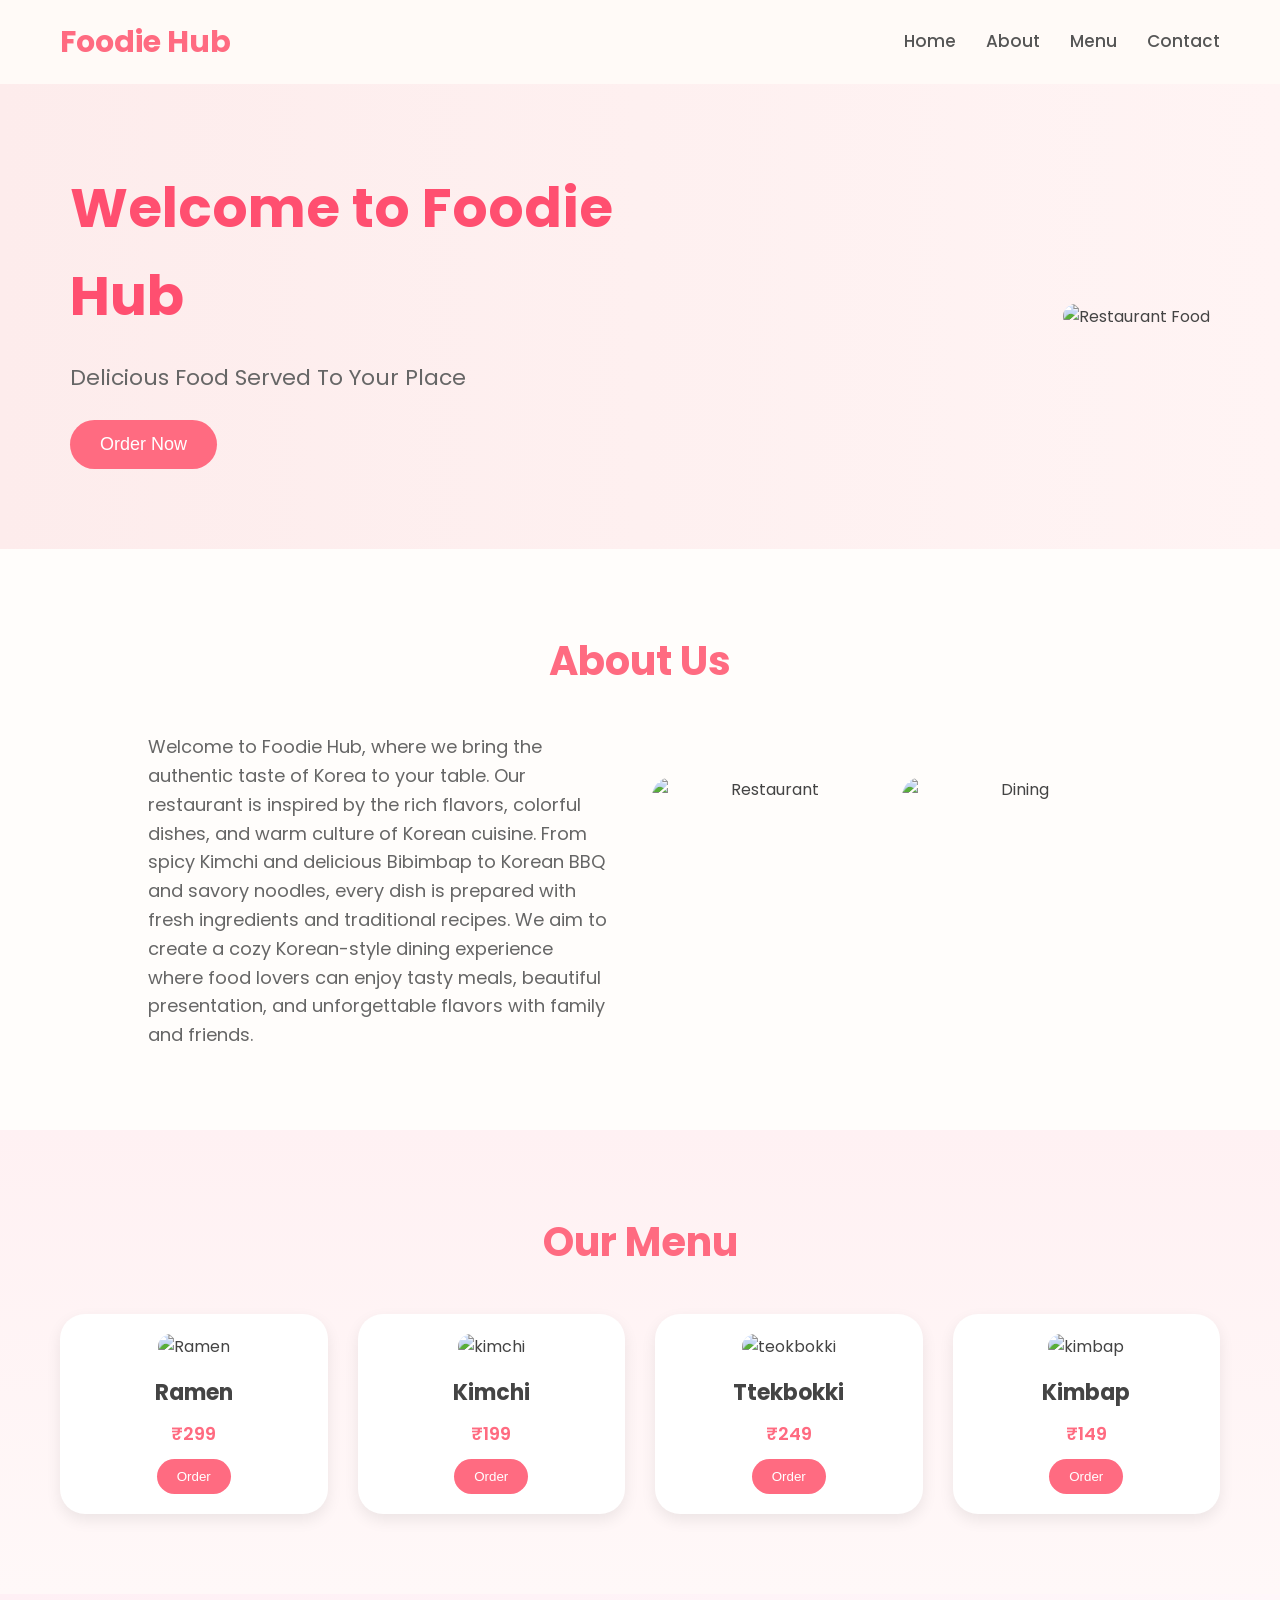
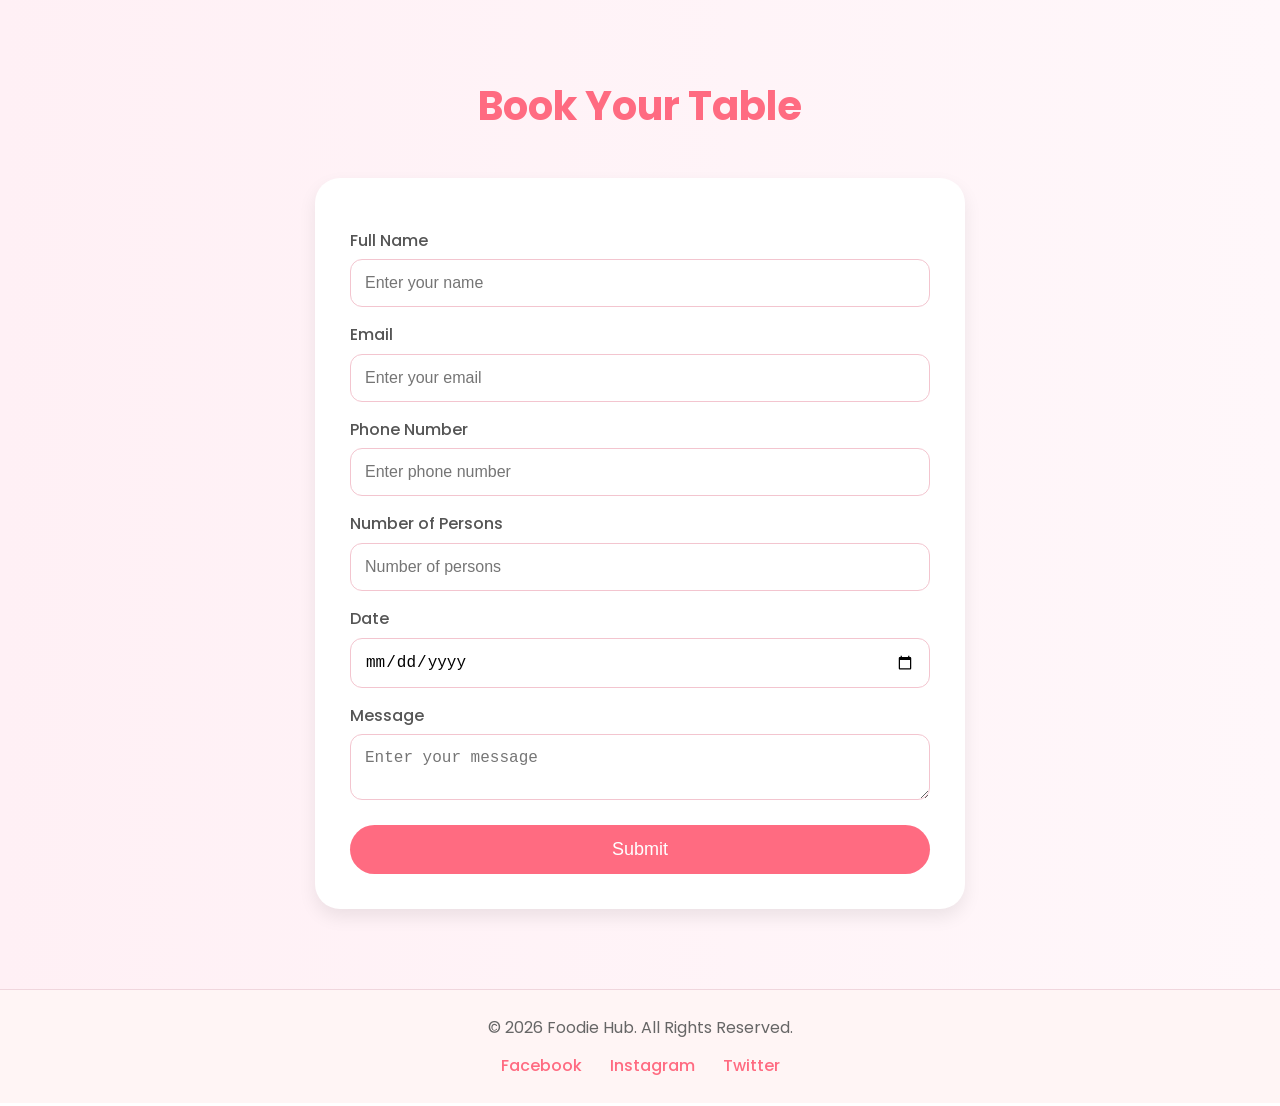
==== index.html @ f8bc8aef "Add files via upload" ====
<!DOCTYPE html>
<html lang="en">
<head>
    <meta charset="UTF-8">
    <meta name="viewport" content="width=device-width, initial-scale=1.0">
    <title>Foodie Hub</title>
    <link href="https://fonts.googleapis.com/css2?family=Poppins:wght@300;400;500;600;700&display=swap" rel="stylesheet">
    <link rel="stylesheet" href="style.css">
</head>
<body>
    <nav class="navbar">
        <div class="logo">Foodie Hub</div>

        <ul class="nav-links">
            <li><a href="#home">Home</a></li>
            <li><a href="#about">About</a></li>
            <li><a href="#menu">Menu</a></li>
            <li><a href="#contact">Contact</a></li>
        </ul>
    </nav>

    <!-- Hero Section -->
    <section class="hero" id="home">
        <div class="hero-text">
            <h1>Welcome to Foodie Hub</h1>
            <p>Delicious Food Served To Your Place</p>
            <button>Order Now</button>
        </div>

        <div class="hero-image">
            <img src="korean.jpg" alt="Restaurant Food">
        </div>
    </section>

    <!-- About Section -->
    <section class="about" id="about">
        <h2>About Us</h2>

        <div class="about-container">
            <div class="about-text">
                <p>
                    <p>
                        Welcome to Foodie Hub, where we bring the authentic taste of Korea to your table. 
                        Our restaurant is inspired by the rich flavors, colorful dishes, and warm culture 
                        of Korean cuisine. From spicy Kimchi and delicious Bibimbap to Korean BBQ and 
                        savory noodles, every dish is prepared with fresh ingredients and traditional recipes. 
                        We aim to create a cozy Korean-style dining experience where food lovers can enjoy 
                        tasty meals, beautiful presentation, and unforgettable flavors with family and friends.
                    </p>
                </p>
            </div>

            <div class="about-images">
                <img src="k1.jpg" alt="Restaurant">
                <img src="k2.jpg" alt="Dining">
            </div>
        </div>
    </section>

    <!-- Menu Section -->
    <section class="menu" id="menu">
        <h2>Our Menu</h2>

        <div class="menu-container">

            <div class="card">
                <img src="ramen.jpg" alt="Ramen">
                <h3>Ramen</h3>
                <p>₹299</p>
                <button>Order</button>
            </div>

            <div class="card">
                <img src="kimchi.jpg" alt="kimchi">
                <h3>Kimchi</h3>
                <p>₹199</p>
                <button>Order</button>
            </div>

            <div class="card">
                <img src="teokbokki.jpg" alt="teokbokki">
                <h3>Ttekbokki</h3>
                <p>₹249</p>
                <button>Order</button>
            </div>

            <div class="card">
                <img src="kimbap.jpg"  alt="kimbap">
                <h3>Kimbap</h3>
                <p>₹149</p>
                <button>Order</button>
            </div>

        </div>
    </section>

    <!-- Booking Form -->
    <section class="booking" id="contact">
        <h2>Book Your Table</h2>

        <form>
            <label for="name">Full Name</label>
            <input type="text" placeholder="Enter your name" required id="name">

            <label for="email">Email</label>
            <input type="email" placeholder="Enter your email" required id="email">

            <label for="num">Phone Number</label>
            <input type="number" placeholder="Enter phone number" required id="num">

            <label for="person">Number of Persons</label>
            <input type="number" placeholder="Number of persons" required id="person">

            <label for="date">Date</label>
            <input type="date" required id="date">

            <label>Message</label>
            <textarea placeholder="Enter your message"></textarea>

            <button type="submit">Submit</button>
        </form>
    </section>

    <!-- Footer -->
    <footer class="footer">
        <p>&copy 2026 Foodie Hub. All Rights Reserved.</p>

        <div class="social-links">
            <a href="#">Facebook</a>
            <a href="#">Instagram</a>
            <a href="#">Twitter</a>
        </div>
    </footer>
</body>
</html>
---- style.css ----
* {
    margin: 0;
    padding: 0;
    box-sizing: border-box;
}
body {
    font-family: 'Poppins', sans-serif;
    background: linear-gradient(to bottom right, #fdf6f0, #fcefee, #fff8f5);
    color: #444;
    line-height: 1.6;
}
.navbar {
    background-color: #fffaf7;
    padding: 18px 60px;
    display: flex;
    justify-content: space-between;
    align-items: center;
    position: sticky;
    top: 0;
    z-index: 100;
}
.logo {
    font-size: 30px;
    font-weight: 700;
    color: #ff6b81;
}
.nav-links {
    list-style: none;
    display: flex;
    gap: 30px;
}
.nav-links a {
    text-decoration: none;
    color: #555;
    font-size: 17px;
    font-weight: 500;
    transition: 0.3s;
}
.nav-links a:hover {
    color: #ff6b81;
}
.hero {
    display: flex;
    justify-content: space-between;
    align-items: center;
    padding: 80px 70px;
    background: linear-gradient(to right, #fdecec, #fff4f4);
}
.hero-text {
    width: 50%;
}
.hero-text h1 {
    font-size: 55px;
    color: #ff4f70;
    margin-bottom: 20px;
    font-weight: 700;
}
.hero-text p {
    font-size: 22px;
    color: #666;
    margin-bottom: 25px;
}
.hero-text button {
    padding: 14px 30px;
    border: none;
    background-color: #ff6b81;
    color: white;
    font-size: 18px;
    border-radius: 30px;
    transition: 0.3s;
}
.hero-text button:hover {
    background-color: #ff4f70;
    transform: scale(1.05);
}
.hero-image img {
    width: 480px;
    border-radius: 25px;
}
.about {
    padding: 80px 60px;
    text-align: center;
    background-color: #fffdfb;
}
.about h2 {
    font-size: 40px;
    color: #ff6b81;
    margin-bottom: 40px;
}
.about-container {
    display: flex;
    justify-content: center;
    align-items: center;
    gap: 40px;
}
.about-text {
    width: 40%;
    font-size: 18px;
    color: #666;
    text-align: left;
}
.about-images {
    display: flex;
    gap: 20px;
}
.about-images img {
    width: 230px;
    height: 230px;
    object-fit: cover;
    border-radius: 20px;
    transition: 0.3s;
}
.about-images img:hover {
    transform: scale(1.05);
}
.menu {
    padding: 80px 60px;
    background: linear-gradient(to bottom, #fff1f3, #fff8f8);
    text-align: center;
}
.menu h2 {
    font-size: 40px;
    color: #ff6b81;
    margin-bottom: 40px;
}
.menu-container {
    display: grid;
    grid-template-columns: repeat(auto-fit, minmax(230px, 1fr));
    gap: 30px;
}
.card {
    background-color: white;
    padding: 20px;
    border-radius: 25px;
    transition: 0.3s;
    box-shadow: 0 6px 15px rgba(0,0,0,0.08);
}
.card:hover {
    transform: translateY(-10px);
}
.card img {
    width: 100%;
    height: 200px;
    object-fit: cover;
    border-radius: 18px;
}
.card h3 {
    margin-top: 15px;
    color: #444;
    font-size: 22px;
}
.card p {
    margin: 10px 0;
    color: #ff6b81;
    font-size: 18px;
    font-weight: 600;
}
.card button {
    padding: 10px 20px;
    border: none;
    background-color: #ff6b81;
    color: white;
    border-radius: 25px;
    cursor: pointer;
    transition: 0.3s;
}
.card button:hover {
    background-color: #ff4f70;
}
.booking {
    padding: 80px 60px;
    background: linear-gradient(to right, #fff0f5, #fff7fa);
}
.booking h2 {
    text-align: center;
    font-size: 40px;
    color: #ff6b81;
    margin-bottom: 40px;
}
form {
    max-width: 650px;
    margin: auto;
    background-color: white;
    padding: 35px;
    border-radius: 25px;
    box-shadow: 0 8px 18px rgba(0,0,0,0.08);
    display: flex;
    flex-direction: column;
}
form label {
    margin-top: 15px;
    margin-bottom: 6px;
    color: #555;
    font-weight: 500;
}
form input,
form textarea {
    padding: 14px;
    border: 1px solid #f3c5cf;
    border-radius: 12px;
    font-size: 16px;
    outline: none;
}
form input:focus,
form textarea:focus {
    border-color: #ff6b81;
}
form button {
    margin-top: 25px;
    padding: 14px;
    border: none;
    background-color: #ff6b81;
    color: white;
    font-size: 18px;
    border-radius: 30px;
    cursor: pointer;
    transition: 0.3s;
}
form button:hover {
    background-color: #ff4f70;
}
.footer {
    background-color: #fff5f5;
    text-align: center;
    padding: 25px;
    color: #666;
    border-top: 1px solid #f0d6dd;
}
.social-links {
    margin-top: 12px;
}
.social-links a {
    text-decoration: none;
    color: #ff6b81;
    margin: 0 12px;
    font-weight: 500;
    transition: 0.3s;
}
.social-links a:hover {
    color: #ff4f70;
}
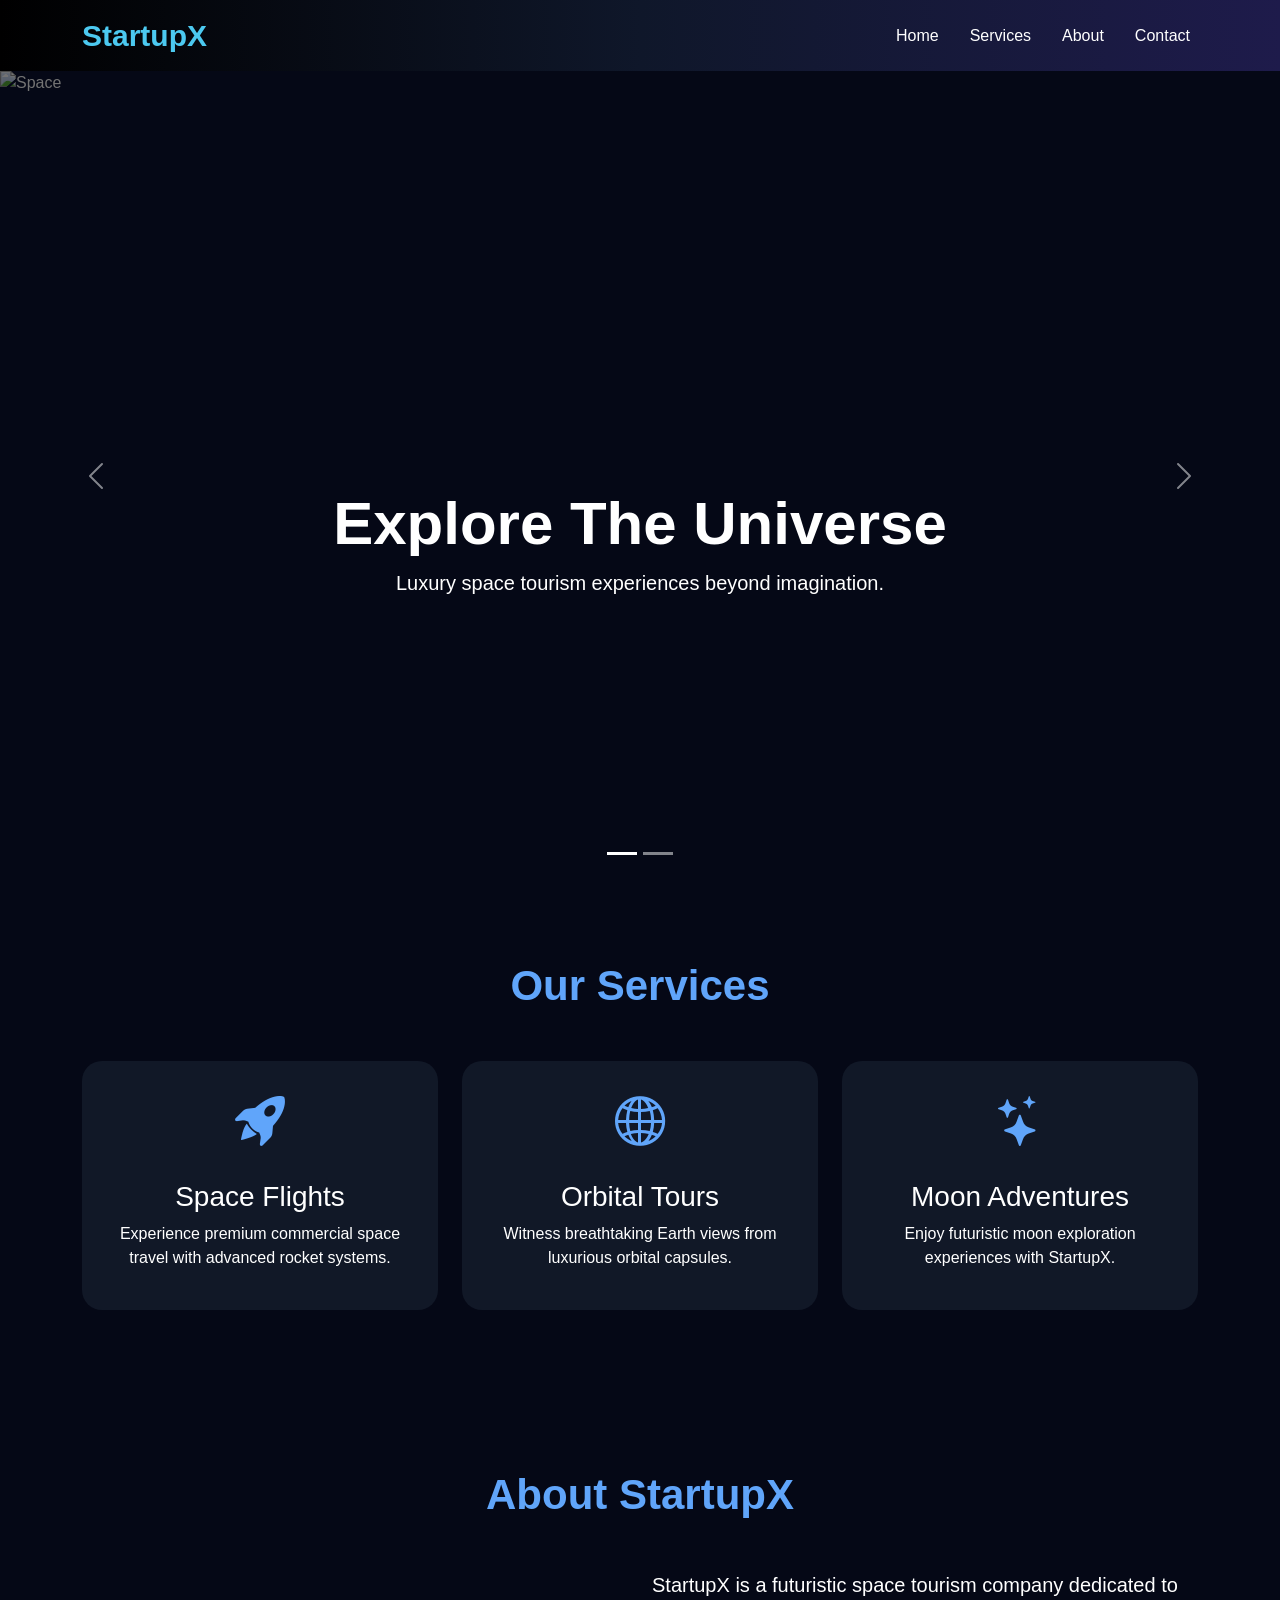
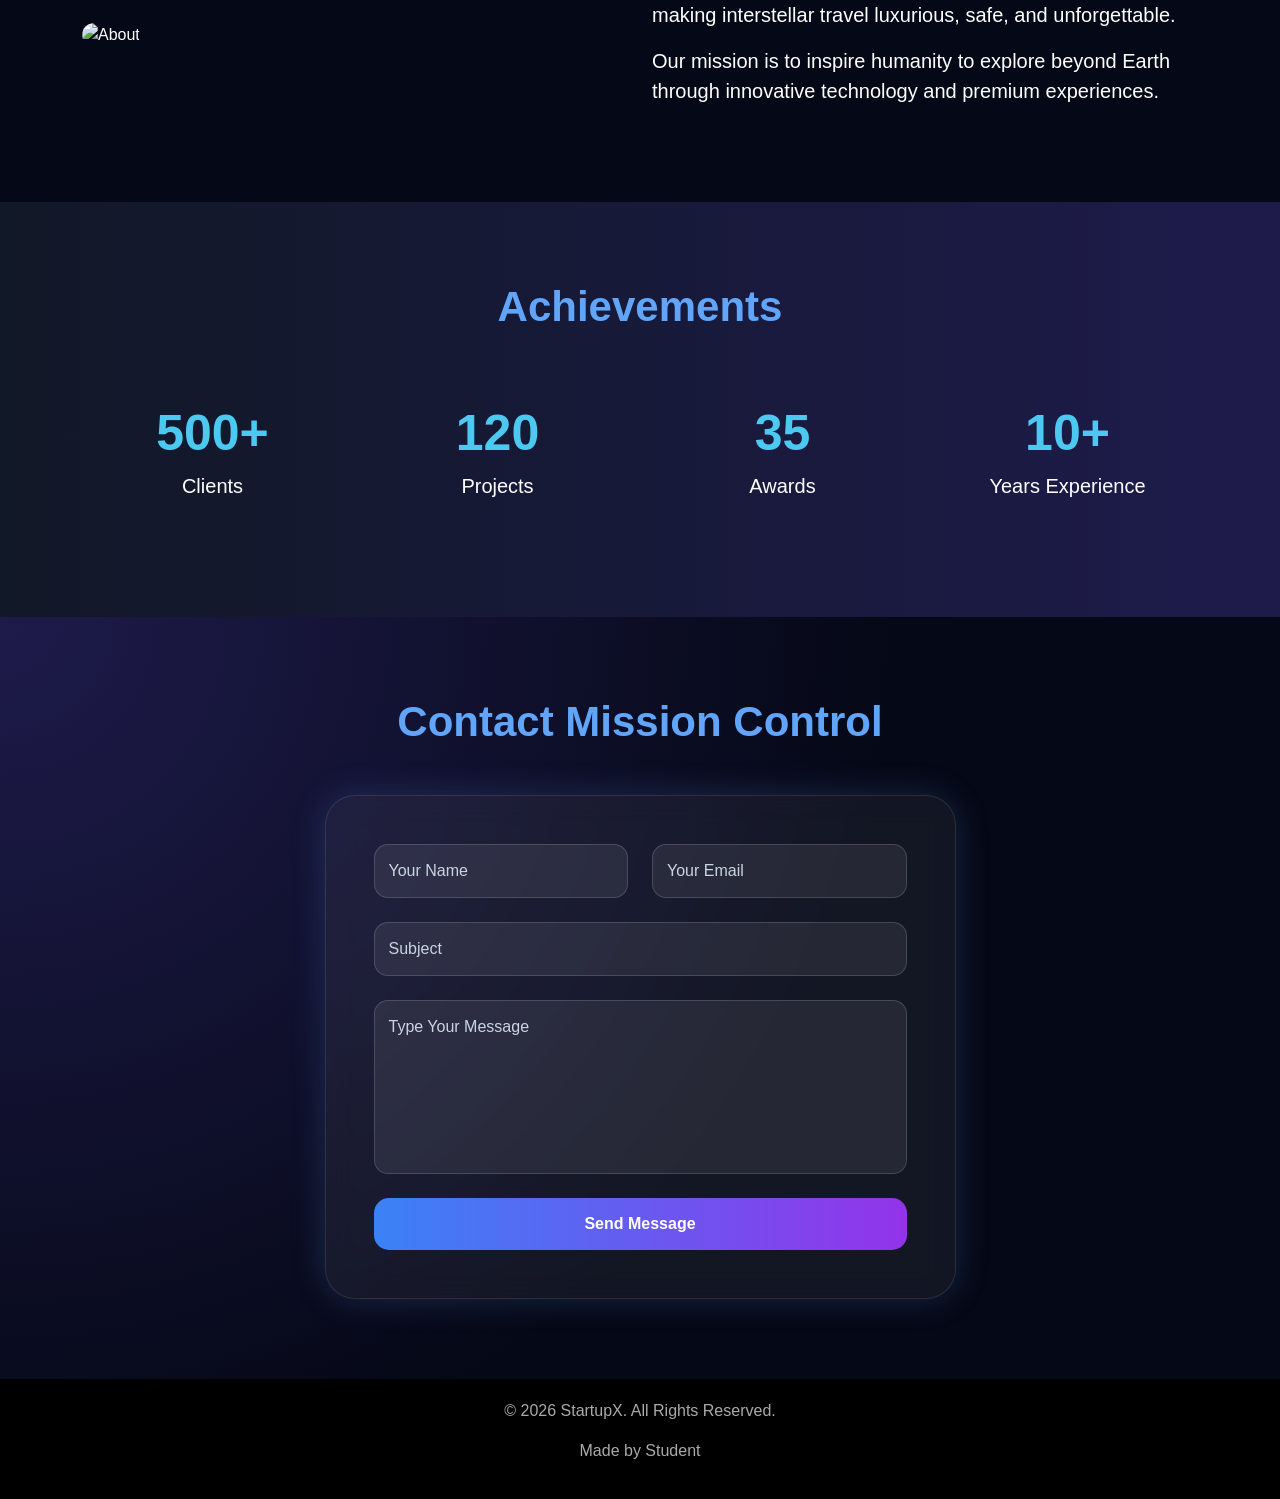
==== commit c1c69fc6: "Add files via upload" ====
--- a/index.html
+++ b/index.html
@@ -1,135 +1,423 @@
 <!DOCTYPE html>
 <html lang="en">
 <head>
-    <meta charset="UTF-8">
-    <meta name="viewport" content="width=device-width, initial-scale=1.0">
-    <title>Foodie Hub</title>
-    <link href="https://fonts.googleapis.com/css2?family=Poppins:wght@300;400;500;600;700&display=swap" rel="stylesheet">
-    <link rel="stylesheet" href="style.css">
+  <meta charset="UTF-8" />
+  <meta name="viewport" content="width=device-width, initial-scale=1.0"/>
+  <title>StartupX - Space Tourism</title>
+  <link href="https://cdn.jsdelivr.net/npm/bootstrap@5.0.2/dist/css/bootstrap.min.css" rel="stylesheet">
+  <link rel="stylesheet" href="https://cdn.jsdelivr.net/npm/bootstrap-icons@1.11.3/font/bootstrap-icons.min.css"/>
+
+  <style>
+    *{
+      margin:0;
+      padding:0;
+      box-sizing:border-box;
+    }
+    body{
+      background-color:#050816;
+      color:white;
+      font-family:Arial, Helvetica, sans-serif;
+      overflow-x:hidden;
+    }
+    .navbar{
+      background:linear-gradient(to right,#000000,#0f172a,#1e1b4b);
+    }
+    .navbar-brand{
+      font-size:30px;
+      font-weight:bold;
+      color:#4cc9f0 !important;
+    }
+    .nav-link{
+      color:white !important;
+      margin-left:15px;
+      transition:0.3s;
+    }
+    .nav-link:hover{
+      color:#a855f7 !important;
+    }
+    .carousel-item img{
+      height:90vh;
+      object-fit:cover;
+      filter:brightness(45%);
+    }
+    .carousel-caption{
+      bottom:30%;
+    }
+    .carousel-caption h1{
+      font-size:60px;
+      font-weight:bold;
+    }
+    .carousel-caption p{
+      font-size:20px;
+      margin-bottom:20px;
+    }
+    .btn-space{
+      background:linear-gradient(to right,#3b82f6,#9333ea);
+      border:none;
+      color:white;
+      padding:12px 28px;
+      border-radius:30px;
+      margin:10px;
+      transition:0.4s;
+    }
+    .btn-space:hover{
+      transform:translateY(-3px);
+      box-shadow:0 0 20px rgba(147,51,234,0.7);
+    }
+    .section-title{
+      text-align:center;
+      margin-bottom:50px;
+      font-size:42px;
+      color:#60a5fa;
+      font-weight:bold;
+    }
+    .services{
+      padding:80px 0;
+    }
+    .card{
+      background:#111827;
+      border:none;
+      border-radius:20px;
+      transition:0.4s;
+      color:white;
+      overflow:hidden;
+    }
+    .card:hover{
+      transform:translateY(-10px);
+      box-shadow:0 0 25px rgba(124,58,237,0.6);
+    }
+    .service-icon{
+      font-size:50px;
+      color:#60a5fa;
+      margin-bottom:20px;
+    }
+    #about{
+      padding:80px 0;
+    }
+    .stats{
+      background:linear-gradient(to right,#111827,#1e1b4b);
+      padding:80px 0;
+    }
+    .stat-box{
+      text-align:center;
+      padding:20px;
+    }
+    .stat-box h2{
+      font-size:50px;
+      color:#4cc9f0;
+      font-weight:bold;
+    }
+    .stat-box p{
+      font-size:20px;
+    }
+    .contact{
+      padding:80px 0;
+      background:
+      radial-gradient(circle at top left,#1e1b4b,#050816 60%);
+    }
+    .contact-info{
+      background:rgba(255,255,255,0.05);
+      border:1px solid rgba(255,255,255,0.1);
+      border-radius:25px;
+      backdrop-filter:blur(12px);
+      color:white;
+      height:100%;
+      box-shadow:0 0 25px rgba(168,85,247,0.2);
+    }
+    .contact-icon{
+      font-size:22px;
+      color:#60a5fa;
+      margin-right:15px;
+    }
+    .contact-form-box{
+      background:rgba(255,255,255,0.06);
+      border:1px solid rgba(255,255,255,0.1);
+      border-radius:30px;
+      backdrop-filter:blur(15px);
+      box-shadow:0 0 35px rgba(96,165,250,0.2);
+    }
+    .futuristic-input{
+      background:rgba(255,255,255,0.08);
+      border:1px solid rgba(255,255,255,0.15);
+      color:white;
+      padding:14px;
+      border-radius:14px;
+    }
+    .futuristic-input::placeholder{
+      color:#cbd5e1;
+    }
+    .futuristic-input:focus{
+      background:rgba(255,255,255,0.1);
+      color:white;
+      border-color:#8b5cf6;
+      box-shadow:0 0 15px rgba(139,92,246,0.5);
+    }
+    textarea{
+      resize:none;
+    }
+    .futuristic-btn{
+      background:linear-gradient(to right,#3b82f6,#9333ea);
+      border:none;
+      padding:14px;
+      color:white;
+      font-weight:bold;
+      border-radius:15px;
+      transition:0.4s;
+    }
+    .futuristic-btn:hover{
+      transform:translateY(-3px);
+      box-shadow:0 0 20px rgba(147,51,234,0.6);
+    }
+    footer{
+      background:#000;
+      padding:20px;
+      text-align:center;
+      color:#aaa;
+    }
+    @media(max-width:768px){
+      .carousel-caption h1{
+        font-size:35px;
+      }
+
+      .carousel-caption p{
+        font-size:15px;
+      }
+
+      .carousel-item img{
+        height:70vh;
+      }
+
+      .section-title{
+        font-size:30px;
+      }
+    }
+
+  </style>
 </head>
+
 <body>
-    <nav class="navbar">
-        <div class="logo">Foodie Hub</div>
-
-        <ul class="nav-links">
-            <li><a href="#home">Home</a></li>
-            <li><a href="#about">About</a></li>
-            <li><a href="#menu">Menu</a></li>
-            <li><a href="#contact">Contact</a></li>
+  <nav class="navbar navbar-expand-lg navbar-dark sticky-top">
+    <div class="container">
+      <a class="navbar-brand" href="#">StartupX</a>
+      <button
+        class="navbar-toggler"
+        type="button"
+        data-bs-toggle="collapse"
+        data-bs-target="#navbarNav"
+      >
+        <span class="navbar-toggler-icon"></span>
+      </button>
+      <div class="collapse navbar-collapse" id="navbarNav">
+        <ul class="navbar-nav ms-auto">
+          <li class="nav-item">
+            <a class="nav-link active" href="#">Home</a>
+          </li>
+
+          <li class="nav-item">
+            <a class="nav-link" href="#services">Services</a>
+          </li>
+
+          <li class="nav-item">
+            <a class="nav-link" href="#about">About</a>
+          </li>
+
+          <li class="nav-item">
+            <a class="nav-link" href="#contact">Contact</a>
+          </li>
         </ul>
-    </nav>
-
-    <!-- Hero Section -->
-    <section class="hero" id="home">
-        <div class="hero-text">
-            <h1>Welcome to Foodie Hub</h1>
-            <p>Delicious Food Served To Your Place</p>
-            <button>Order Now</button>
-        </div>
-
-        <div class="hero-image">
-            <img src="korean.jpg" alt="Restaurant Food">
-        </div>
-    </section>
-
-    <!-- About Section -->
-    <section class="about" id="about">
-        <h2>About Us</h2>
-
-        <div class="about-container">
-            <div class="about-text">
-                <p>
-                    <p>
-                        Welcome to Foodie Hub, where we bring the authentic taste of Korea to your table. 
-                        Our restaurant is inspired by the rich flavors, colorful dishes, and warm culture 
-                        of Korean cuisine. From spicy Kimchi and delicious Bibimbap to Korean BBQ and 
-                        savory noodles, every dish is prepared with fresh ingredients and traditional recipes. 
-                        We aim to create a cozy Korean-style dining experience where food lovers can enjoy 
-                        tasty meals, beautiful presentation, and unforgettable flavors with family and friends.
-                    </p>
-                </p>
+      </div>
+    </div>
+  </nav>
+  <section>
+    <div id="heroCarousel" class="carousel slide" data-bs-ride="carousel">
+      <div class="carousel-indicators">
+        <button
+          type="button"
+          data-bs-target="#heroCarousel"
+          data-bs-slide-to="0"
+          class="active">
+        </button>
+        <button
+          type="button"
+          data-bs-target="#heroCarousel"
+          data-bs-slide-to="1">
+        </button>
+      </div>
+      <div class="carousel-inner">
+        <div class="carousel-item active">
+          <img
+            src="https://images.unsplash.com/photo-1446776811953-b23d57bd21aa?q=80&w=1400&auto=format&fit=crop"
+            class="d-block w-100"
+            alt="Space"
+          />
+          <div class="carousel-caption">
+            <h1>Explore The Universe</h1>
+            <p>
+              Luxury space tourism experiences beyond imagination.
+            </p>
+          </div>
+        </div>
+        <div class="carousel-item">
+          <img
+            src="https://images.unsplash.com/photo-1451187580459-43490279c0fa?q=80&w=1400&auto=format&fit=crop"
+            class="d-block w-100"
+            alt="Galaxy"
+          />
+          <div class="carousel-caption">
+            <h1>Journey Beyond Earth</h1>
+            <p>
+              Experience the future travel today.
+            </p>
+          </div>
+        </div>
+      </div>
+      <button class="carousel-control-prev" type="button" data-bs-target="#heroCarousel" data-bs-slide="prev">
+        <span class="carousel-control-prev-icon"></span>
+      </button>
+      <button class="carousel-control-next" type="button" data-bs-target="#heroCarousel" data-bs-slide="next">
+        <span class="carousel-control-next-icon"></span>
+      </button>
+    </div>
+  </section>
+  <section class="services" id="services">
+    <div class="container">
+      <h2 class="section-title">Our Services</h2>
+      <div class="row g-4">
+        <div class="col-md-4">
+          <div class="card p-4 text-center h-100">
+            <div class="service-icon">
+              <i class="bi bi-rocket-takeoff-fill"></i>
             </div>
-
-            <div class="about-images">
-                <img src="k1.jpg" alt="Restaurant">
-                <img src="k2.jpg" alt="Dining">
+            <h3>Space Flights</h3>
+            <p>
+              Experience premium commercial space travel with advanced rocket systems.
+            </p>
+          </div>
+        </div>
+        <div class="col-md-4">
+          <div class="card p-4 text-center h-100">
+            <div class="service-icon">
+              <i class="bi bi-globe2"></i>
             </div>
-        </div>
-    </section>
-
-    <!-- Menu Section -->
-    <section class="menu" id="menu">
-        <h2>Our Menu</h2>
-
-        <div class="menu-container">
-
-            <div class="card">
-                <img src="ramen.jpg" alt="Ramen">
-                <h3>Ramen</h3>
-                <p>₹299</p>
-                <button>Order</button>
+            <h3>Orbital Tours</h3>
+            <p>
+              Witness breathtaking Earth views from luxurious orbital capsules.
+            </p>
+          </div>
+        </div>
+        <div class="col-md-4">
+          <div class="card p-4 text-center h-100">
+            <div class="service-icon">
+              <i class="bi bi-stars"></i>
             </div>
-
-            <div class="card">
-                <img src="kimchi.jpg" alt="kimchi">
-                <h3>Kimchi</h3>
-                <p>₹199</p>
-                <button>Order</button>
-            </div>
-
-            <div class="card">
-                <img src="teokbokki.jpg" alt="teokbokki">
-                <h3>Ttekbokki</h3>
-                <p>₹249</p>
-                <button>Order</button>
-            </div>
-
-            <div class="card">
-                <img src="kimbap.jpg"  alt="kimbap">
-                <h3>Kimbap</h3>
-                <p>₹149</p>
-                <button>Order</button>
-            </div>
-
-        </div>
-    </section>
-
-    <!-- Booking Form -->
-    <section class="booking" id="contact">
-        <h2>Book Your Table</h2>
-
-        <form>
-            <label for="name">Full Name</label>
-            <input type="text" placeholder="Enter your name" required id="name">
-
-            <label for="email">Email</label>
-            <input type="email" placeholder="Enter your email" required id="email">
-
-            <label for="num">Phone Number</label>
-            <input type="number" placeholder="Enter phone number" required id="num">
-
-            <label for="person">Number of Persons</label>
-            <input type="number" placeholder="Number of persons" required id="person">
-
-            <label for="date">Date</label>
-            <input type="date" required id="date">
-
-            <label>Message</label>
-            <textarea placeholder="Enter your message"></textarea>
-
-            <button type="submit">Submit</button>
-        </form>
-    </section>
-
-    <!-- Footer -->
-    <footer class="footer">
-        <p>&copy 2026 Foodie Hub. All Rights Reserved.</p>
-
-        <div class="social-links">
-            <a href="#">Facebook</a>
-            <a href="#">Instagram</a>
-            <a href="#">Twitter</a>
-        </div>
-    </footer>
+            <h3>Moon Adventures</h3>
+            <p>
+              Enjoy futuristic moon exploration experiences with StartupX.
+            </p>
+          </div>
+        </div>
+      </div>
+    </div>
+  </section>
+  <section id="about">
+    <div class="container">
+      <h2 class="section-title">About StartupX</h2>
+      <div class="row align-items-center">
+        <div class="col-lg-6 mb-4">
+          <img src="https://images.unsplash.com/photo-1516849841032-87cbac4d88f7?q=80&w=1200&auto=format&fit=crop" class="img-fluid rounded-4" alt="About"/>
+        </div>
+        <div class="col-lg-6">
+          <p class="fs-5">
+            StartupX is a futuristic space tourism company dedicated to making
+            interstellar travel luxurious, safe, and unforgettable.
+          </p>
+          <p class="fs-5">
+            Our mission is to inspire humanity to explore beyond Earth through
+            innovative technology and premium experiences.
+          </p>
+        </div>
+      </div>
+    </div>
+  </section>
+  <section class="stats">
+    <div class="container">
+      <h2 class="section-title">Achievements</h2>
+      <div class="row text-center">
+        <div class="col-6 col-md-3">
+          <div class="stat-box">
+            <h2>500+</h2>
+            <p>Clients</p>
+          </div>
+        </div>
+        <div class="col-6 col-md-3">
+          <div class="stat-box">
+            <h2>120</h2>
+            <p>Projects</p>
+          </div>
+        </div>
+        <div class="col-6 col-md-3">
+          <div class="stat-box">
+            <h2>35</h2>
+            <p>Awards</p>
+          </div>
+        </div>
+        <div class="col-6 col-md-3">
+          <div class="stat-box">
+            <h2>10+</h2>
+            <p>Years Experience</p>
+          </div>
+        </div>
+      </div>
+    </div>
+  </section>
+  <section class="contact" id="contact">
+    <div class="container">
+      <h2 class="section-title mb-5">Contact Mission Control</h2>
+      <div class="row justify-content-center align-items-center g-5">
+        <div class="col-lg-7">
+          <div class="contact-form-box p-5">
+            <form>
+              <div class="row">
+                <div class="col-md-6 mb-4">
+                  <input type="text" class="form-control futuristic-input" placeholder="Your Name"/>
+                </div>
+                <div class="col-md-6 mb-4">
+                  <input type="email" class="form-control futuristic-input" placeholder="Your Email"/>
+                </div>
+              </div>
+              <div class="mb-4">
+                <input type="text" class="form-control futuristic-input" placeholder="Subject"/>
+              </div>
+              <div class="mb-4">
+                <textarea
+                  rows="6"
+                  class="form-control futuristic-input"
+                  placeholder="Type Your Message"
+                ></textarea>
+
+              </div>
+
+              <button class="btn futuristic-btn w-100">
+                Send Message
+              </button>
+            </form>
+          </div>
+        </div>
+      </div>
+    </div>
+  </section>
+
+  <!-- Footer -->
+
+  <footer>
+
+    <p>&copy; 2026 StartupX. All Rights Reserved.</p>
+
+    <p>Made by Student</p>
+
+  </footer>
+
+  <script src="https://cdn.jsdelivr.net/npm/bootstrap@5.0.2/dist/js/bootstrap.bundle.min.js" integrity="sha384-MrcW6ZMFYlzcLA8Nl+NtUVF0sA7MsXsP1UyJoMp4YLEuNSfAP+JcXn/tWtIaxVXM" crossorigin="anonymous"></script>
+
 </body>
 </html>
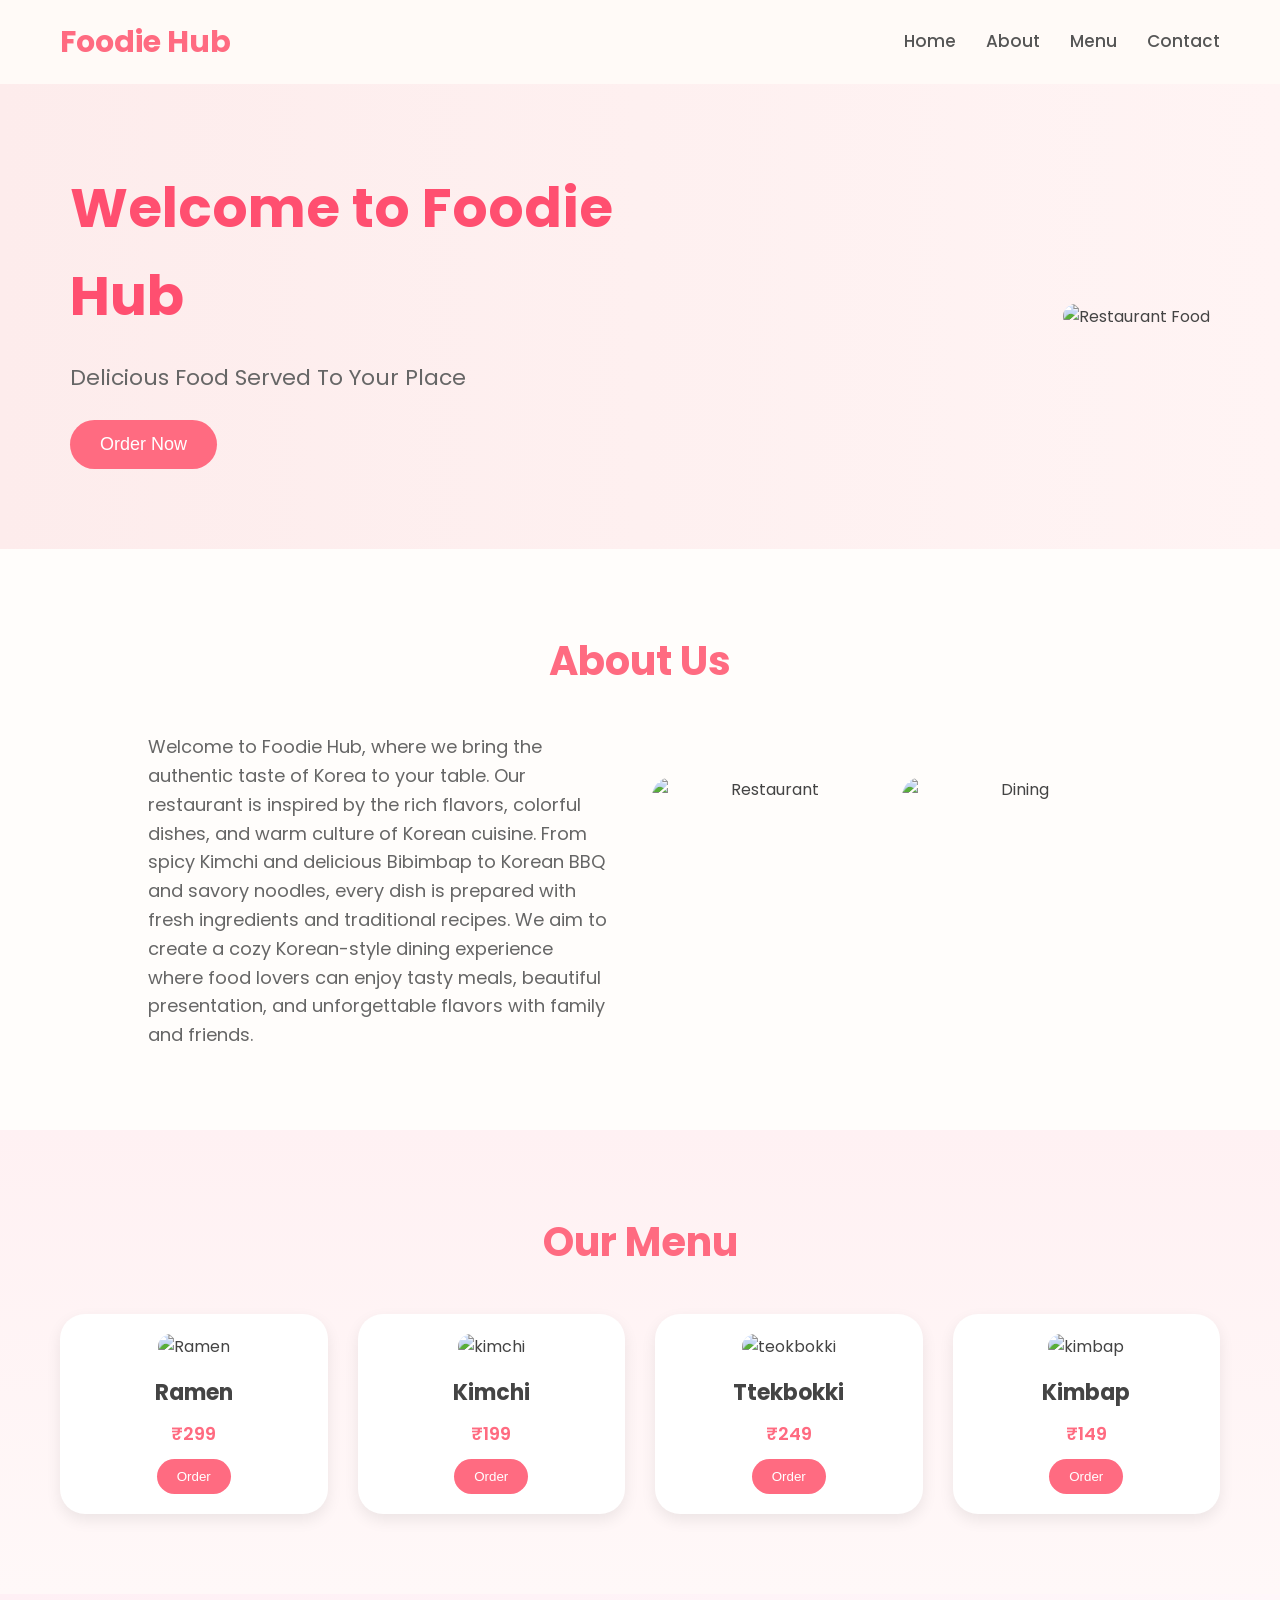
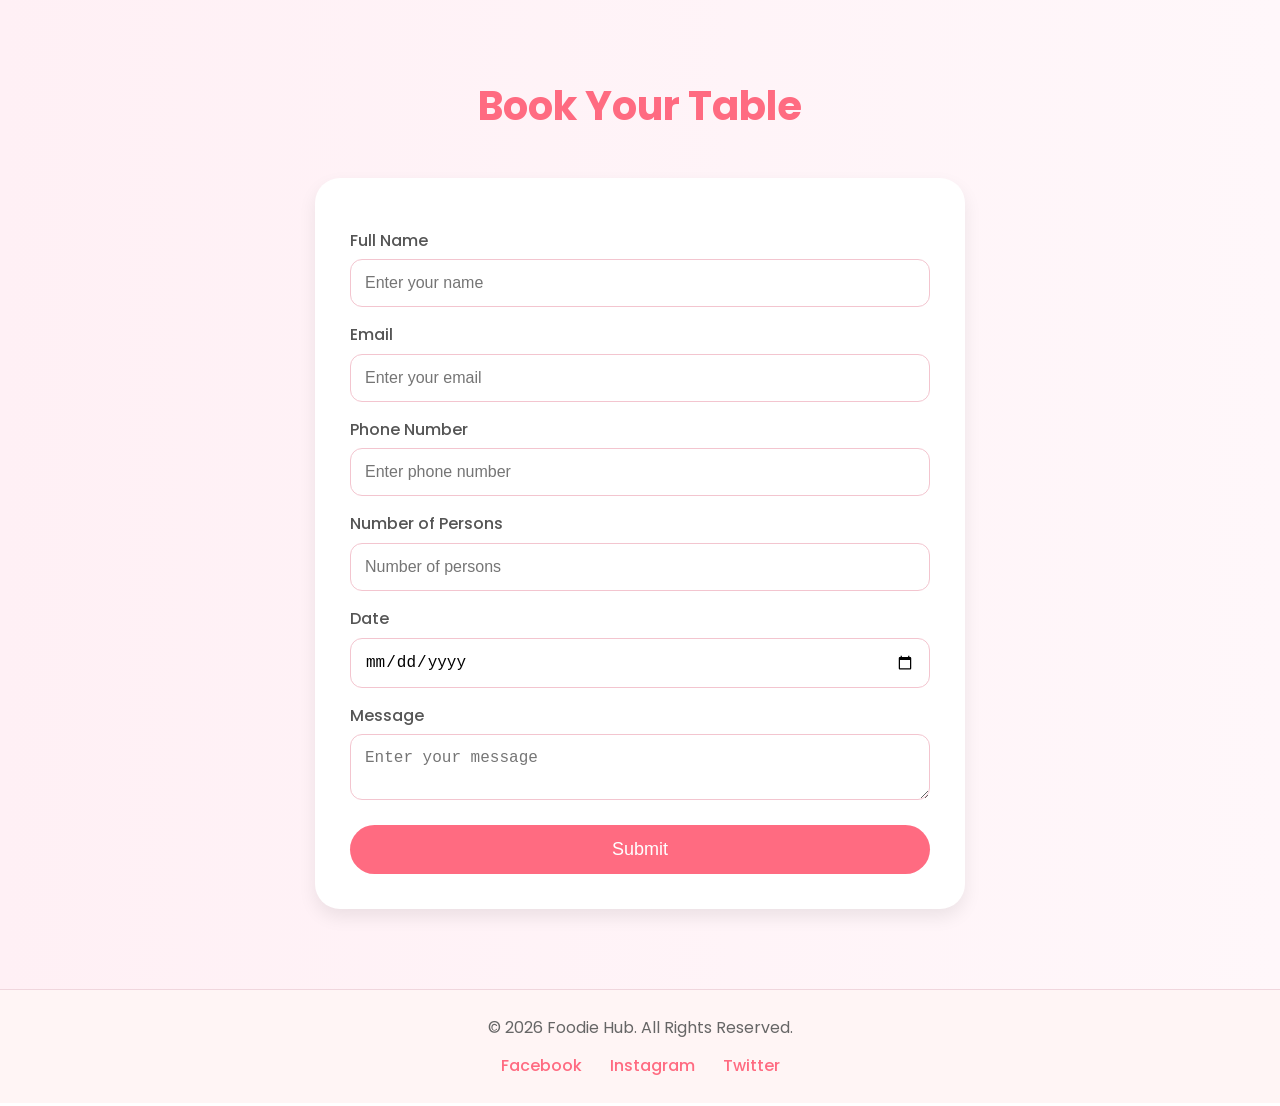
==== commit 53872f90: "Add files via upload" ====
--- a/index.html
+++ b/index.html
@@ -1,423 +1,135 @@
 <!DOCTYPE html>
 <html lang="en">
 <head>
-  <meta charset="UTF-8" />
-  <meta name="viewport" content="width=device-width, initial-scale=1.0"/>
-  <title>StartupX - Space Tourism</title>
-  <link href="https://cdn.jsdelivr.net/npm/bootstrap@5.0.2/dist/css/bootstrap.min.css" rel="stylesheet">
-  <link rel="stylesheet" href="https://cdn.jsdelivr.net/npm/bootstrap-icons@1.11.3/font/bootstrap-icons.min.css"/>
+    <meta charset="UTF-8">
+    <meta name="viewport" content="width=device-width, initial-scale=1.0">
+    <title>Foodie Hub</title>
+    <link href="https://fonts.googleapis.com/css2?family=Poppins:wght@300;400;500;600;700&display=swap" rel="stylesheet">
+    <link rel="stylesheet" href="style.css">
+</head>
+<body>
+    <nav class="navbar">
+        <div class="logo">Foodie Hub</div>
 
-  <style>
-    *{
-      margin:0;
-      padding:0;
-      box-sizing:border-box;
-    }
-    body{
-      background-color:#050816;
-      color:white;
-      font-family:Arial, Helvetica, sans-serif;
-      overflow-x:hidden;
-    }
-    .navbar{
-      background:linear-gradient(to right,#000000,#0f172a,#1e1b4b);
-    }
-    .navbar-brand{
-      font-size:30px;
-      font-weight:bold;
-      color:#4cc9f0 !important;
-    }
-    .nav-link{
-      color:white !important;
-      margin-left:15px;
-      transition:0.3s;
-    }
-    .nav-link:hover{
-      color:#a855f7 !important;
-    }
-    .carousel-item img{
-      height:90vh;
-      object-fit:cover;
-      filter:brightness(45%);
-    }
-    .carousel-caption{
-      bottom:30%;
-    }
-    .carousel-caption h1{
-      font-size:60px;
-      font-weight:bold;
-    }
-    .carousel-caption p{
-      font-size:20px;
-      margin-bottom:20px;
-    }
-    .btn-space{
-      background:linear-gradient(to right,#3b82f6,#9333ea);
-      border:none;
-      color:white;
-      padding:12px 28px;
-      border-radius:30px;
-      margin:10px;
-      transition:0.4s;
-    }
-    .btn-space:hover{
-      transform:translateY(-3px);
-      box-shadow:0 0 20px rgba(147,51,234,0.7);
-    }
-    .section-title{
-      text-align:center;
-      margin-bottom:50px;
-      font-size:42px;
-      color:#60a5fa;
-      font-weight:bold;
-    }
-    .services{
-      padding:80px 0;
-    }
-    .card{
-      background:#111827;
-      border:none;
-      border-radius:20px;
-      transition:0.4s;
-      color:white;
-      overflow:hidden;
-    }
-    .card:hover{
-      transform:translateY(-10px);
-      box-shadow:0 0 25px rgba(124,58,237,0.6);
-    }
-    .service-icon{
-      font-size:50px;
-      color:#60a5fa;
-      margin-bottom:20px;
-    }
-    #about{
-      padding:80px 0;
-    }
-    .stats{
-      background:linear-gradient(to right,#111827,#1e1b4b);
-      padding:80px 0;
-    }
-    .stat-box{
-      text-align:center;
-      padding:20px;
-    }
-    .stat-box h2{
-      font-size:50px;
-      color:#4cc9f0;
-      font-weight:bold;
-    }
-    .stat-box p{
-      font-size:20px;
-    }
-    .contact{
-      padding:80px 0;
-      background:
-      radial-gradient(circle at top left,#1e1b4b,#050816 60%);
-    }
-    .contact-info{
-      background:rgba(255,255,255,0.05);
-      border:1px solid rgba(255,255,255,0.1);
-      border-radius:25px;
-      backdrop-filter:blur(12px);
-      color:white;
-      height:100%;
-      box-shadow:0 0 25px rgba(168,85,247,0.2);
-    }
-    .contact-icon{
-      font-size:22px;
-      color:#60a5fa;
-      margin-right:15px;
-    }
-    .contact-form-box{
-      background:rgba(255,255,255,0.06);
-      border:1px solid rgba(255,255,255,0.1);
-      border-radius:30px;
-      backdrop-filter:blur(15px);
-      box-shadow:0 0 35px rgba(96,165,250,0.2);
-    }
-    .futuristic-input{
-      background:rgba(255,255,255,0.08);
-      border:1px solid rgba(255,255,255,0.15);
-      color:white;
-      padding:14px;
-      border-radius:14px;
-    }
-    .futuristic-input::placeholder{
-      color:#cbd5e1;
-    }
-    .futuristic-input:focus{
-      background:rgba(255,255,255,0.1);
-      color:white;
-      border-color:#8b5cf6;
-      box-shadow:0 0 15px rgba(139,92,246,0.5);
-    }
-    textarea{
-      resize:none;
-    }
-    .futuristic-btn{
-      background:linear-gradient(to right,#3b82f6,#9333ea);
-      border:none;
-      padding:14px;
-      color:white;
-      font-weight:bold;
-      border-radius:15px;
-      transition:0.4s;
-    }
-    .futuristic-btn:hover{
-      transform:translateY(-3px);
-      box-shadow:0 0 20px rgba(147,51,234,0.6);
-    }
-    footer{
-      background:#000;
-      padding:20px;
-      text-align:center;
-      color:#aaa;
-    }
-    @media(max-width:768px){
-      .carousel-caption h1{
-        font-size:35px;
-      }
+        <ul class="nav-links">
+            <li><a href="#home">Home</a></li>
+            <li><a href="#about">About</a></li>
+            <li><a href="#menu">Menu</a></li>
+            <li><a href="#contact">Contact</a></li>
+        </ul>
+    </nav>
 
-      .carousel-caption p{
-        font-size:15px;
-      }
+    <!-- Hero Section -->
+    <section class="hero" id="home">
+        <div class="hero-text">
+            <h1>Welcome to Foodie Hub</h1>
+            <p>Delicious Food Served To Your Place</p>
+            <button>Order Now</button>
+        </div>
 
-      .carousel-item img{
-        height:70vh;
-      }
+        <div class="hero-image">
+            <img src="korean.jpg" alt="Restaurant Food">
+        </div>
+    </section>
 
-      .section-title{
-        font-size:30px;
-      }
-    }
+    <!-- About Section -->
+    <section class="about" id="about">
+        <h2>About Us</h2>
 
-  </style>
-</head>
+        <div class="about-container">
+            <div class="about-text">
+                <p>
+                    <p>
+                        Welcome to Foodie Hub, where we bring the authentic taste of Korea to your table. 
+                        Our restaurant is inspired by the rich flavors, colorful dishes, and warm culture 
+                        of Korean cuisine. From spicy Kimchi and delicious Bibimbap to Korean BBQ and 
+                        savory noodles, every dish is prepared with fresh ingredients and traditional recipes. 
+                        We aim to create a cozy Korean-style dining experience where food lovers can enjoy 
+                        tasty meals, beautiful presentation, and unforgettable flavors with family and friends.
+                    </p>
+                </p>
+            </div>
 
-<body>
-  <nav class="navbar navbar-expand-lg navbar-dark sticky-top">
-    <div class="container">
-      <a class="navbar-brand" href="#">StartupX</a>
-      <button
-        class="navbar-toggler"
-        type="button"
-        data-bs-toggle="collapse"
-        data-bs-target="#navbarNav"
-      >
-        <span class="navbar-toggler-icon"></span>
-      </button>
-      <div class="collapse navbar-collapse" id="navbarNav">
-        <ul class="navbar-nav ms-auto">
-          <li class="nav-item">
-            <a class="nav-link active" href="#">Home</a>
-          </li>
+            <div class="about-images">
+                <img src="k1.jpg" alt="Restaurant">
+                <img src="k2.jpg" alt="Dining">
+            </div>
+        </div>
+    </section>
 
-          <li class="nav-item">
-            <a class="nav-link" href="#services">Services</a>
-          </li>
+    <!-- Menu Section -->
+    <section class="menu" id="menu">
+        <h2>Our Menu</h2>
 
-          <li class="nav-item">
-            <a class="nav-link" href="#about">About</a>
-          </li>
+        <div class="menu-container">
 
-          <li class="nav-item">
-            <a class="nav-link" href="#contact">Contact</a>
-          </li>
-        </ul>
-      </div>
-    </div>
-  </nav>
-  <section>
-    <div id="heroCarousel" class="carousel slide" data-bs-ride="carousel">
-      <div class="carousel-indicators">
-        <button
-          type="button"
-          data-bs-target="#heroCarousel"
-          data-bs-slide-to="0"
-          class="active">
-        </button>
-        <button
-          type="button"
-          data-bs-target="#heroCarousel"
-          data-bs-slide-to="1">
-        </button>
-      </div>
-      <div class="carousel-inner">
-        <div class="carousel-item active">
-          <img
-            src="https://images.unsplash.com/photo-1446776811953-b23d57bd21aa?q=80&w=1400&auto=format&fit=crop"
-            class="d-block w-100"
-            alt="Space"
-          />
-          <div class="carousel-caption">
-            <h1>Explore The Universe</h1>
-            <p>
-              Luxury space tourism experiences beyond imagination.
-            </p>
-          </div>
+            <div class="card">
+                <img src="ramen.jpg" alt="Ramen">
+                <h3>Ramen</h3>
+                <p>₹299</p>
+                <button>Order</button>
+            </div>
+
+            <div class="card">
+                <img src="kimchi.jpg" alt="kimchi">
+                <h3>Kimchi</h3>
+                <p>₹199</p>
+                <button>Order</button>
+            </div>
+
+            <div class="card">
+                <img src="teokbokki.jpg" alt="teokbokki">
+                <h3>Ttekbokki</h3>
+                <p>₹249</p>
+                <button>Order</button>
+            </div>
+
+            <div class="card">
+                <img src="kimbap.jpg"  alt="kimbap">
+                <h3>Kimbap</h3>
+                <p>₹149</p>
+                <button>Order</button>
+            </div>
+
         </div>
-        <div class="carousel-item">
-          <img
-            src="https://images.unsplash.com/photo-1451187580459-43490279c0fa?q=80&w=1400&auto=format&fit=crop"
-            class="d-block w-100"
-            alt="Galaxy"
-          />
-          <div class="carousel-caption">
-            <h1>Journey Beyond Earth</h1>
-            <p>
-              Experience the future travel today.
-            </p>
-          </div>
+    </section>
+
+    <!-- Booking Form -->
+    <section class="booking" id="contact">
+        <h2>Book Your Table</h2>
+
+        <form>
+            <label for="name">Full Name</label>
+            <input type="text" placeholder="Enter your name" required id="name">
+
+            <label for="email">Email</label>
+            <input type="email" placeholder="Enter your email" required id="email">
+
+            <label for="num">Phone Number</label>
+            <input type="number" placeholder="Enter phone number" required id="num">
+
+            <label for="person">Number of Persons</label>
+            <input type="number" placeholder="Number of persons" required id="person">
+
+            <label for="date">Date</label>
+            <input type="date" required id="date">
+
+            <label>Message</label>
+            <textarea placeholder="Enter your message"></textarea>
+
+            <button type="submit">Submit</button>
+        </form>
+    </section>
+
+    <!-- Footer -->
+    <footer class="footer">
+        <p>&copy 2026 Foodie Hub. All Rights Reserved.</p>
+
+        <div class="social-links">
+            <a href="#">Facebook</a>
+            <a href="#">Instagram</a>
+            <a href="#">Twitter</a>
         </div>
-      </div>
-      <button class="carousel-control-prev" type="button" data-bs-target="#heroCarousel" data-bs-slide="prev">
-        <span class="carousel-control-prev-icon"></span>
-      </button>
-      <button class="carousel-control-next" type="button" data-bs-target="#heroCarousel" data-bs-slide="next">
-        <span class="carousel-control-next-icon"></span>
-      </button>
-    </div>
-  </section>
-  <section class="services" id="services">
-    <div class="container">
-      <h2 class="section-title">Our Services</h2>
-      <div class="row g-4">
-        <div class="col-md-4">
-          <div class="card p-4 text-center h-100">
-            <div class="service-icon">
-              <i class="bi bi-rocket-takeoff-fill"></i>
-            </div>
-            <h3>Space Flights</h3>
-            <p>
-              Experience premium commercial space travel with advanced rocket systems.
-            </p>
-          </div>
-        </div>
-        <div class="col-md-4">
-          <div class="card p-4 text-center h-100">
-            <div class="service-icon">
-              <i class="bi bi-globe2"></i>
-            </div>
-            <h3>Orbital Tours</h3>
-            <p>
-              Witness breathtaking Earth views from luxurious orbital capsules.
-            </p>
-          </div>
-        </div>
-        <div class="col-md-4">
-          <div class="card p-4 text-center h-100">
-            <div class="service-icon">
-              <i class="bi bi-stars"></i>
-            </div>
-            <h3>Moon Adventures</h3>
-            <p>
-              Enjoy futuristic moon exploration experiences with StartupX.
-            </p>
-          </div>
-        </div>
-      </div>
-    </div>
-  </section>
-  <section id="about">
-    <div class="container">
-      <h2 class="section-title">About StartupX</h2>
-      <div class="row align-items-center">
-        <div class="col-lg-6 mb-4">
-          <img src="https://images.unsplash.com/photo-1516849841032-87cbac4d88f7?q=80&w=1200&auto=format&fit=crop" class="img-fluid rounded-4" alt="About"/>
-        </div>
-        <div class="col-lg-6">
-          <p class="fs-5">
-            StartupX is a futuristic space tourism company dedicated to making
-            interstellar travel luxurious, safe, and unforgettable.
-          </p>
-          <p class="fs-5">
-            Our mission is to inspire humanity to explore beyond Earth through
-            innovative technology and premium experiences.
-          </p>
-        </div>
-      </div>
-    </div>
-  </section>
-  <section class="stats">
-    <div class="container">
-      <h2 class="section-title">Achievements</h2>
-      <div class="row text-center">
-        <div class="col-6 col-md-3">
-          <div class="stat-box">
-            <h2>500+</h2>
-            <p>Clients</p>
-          </div>
-        </div>
-        <div class="col-6 col-md-3">
-          <div class="stat-box">
-            <h2>120</h2>
-            <p>Projects</p>
-          </div>
-        </div>
-        <div class="col-6 col-md-3">
-          <div class="stat-box">
-            <h2>35</h2>
-            <p>Awards</p>
-          </div>
-        </div>
-        <div class="col-6 col-md-3">
-          <div class="stat-box">
-            <h2>10+</h2>
-            <p>Years Experience</p>
-          </div>
-        </div>
-      </div>
-    </div>
-  </section>
-  <section class="contact" id="contact">
-    <div class="container">
-      <h2 class="section-title mb-5">Contact Mission Control</h2>
-      <div class="row justify-content-center align-items-center g-5">
-        <div class="col-lg-7">
-          <div class="contact-form-box p-5">
-            <form>
-              <div class="row">
-                <div class="col-md-6 mb-4">
-                  <input type="text" class="form-control futuristic-input" placeholder="Your Name"/>
-                </div>
-                <div class="col-md-6 mb-4">
-                  <input type="email" class="form-control futuristic-input" placeholder="Your Email"/>
-                </div>
-              </div>
-              <div class="mb-4">
-                <input type="text" class="form-control futuristic-input" placeholder="Subject"/>
-              </div>
-              <div class="mb-4">
-                <textarea
-                  rows="6"
-                  class="form-control futuristic-input"
-                  placeholder="Type Your Message"
-                ></textarea>
-
-              </div>
-
-              <button class="btn futuristic-btn w-100">
-                Send Message
-              </button>
-            </form>
-          </div>
-        </div>
-      </div>
-    </div>
-  </section>
-
-  <!-- Footer -->
-
-  <footer>
-
-    <p>&copy; 2026 StartupX. All Rights Reserved.</p>
-
-    <p>Made by Student</p>
-
-  </footer>
-
-  <script src="https://cdn.jsdelivr.net/npm/bootstrap@5.0.2/dist/js/bootstrap.bundle.min.js" integrity="sha384-MrcW6ZMFYlzcLA8Nl+NtUVF0sA7MsXsP1UyJoMp4YLEuNSfAP+JcXn/tWtIaxVXM" crossorigin="anonymous"></script>
-
+    </footer>
 </body>
 </html>
--- a/style.css
+++ b/style.css
@@ -0,0 +1,241 @@
+* {
+    margin: 0;
+    padding: 0;
+    box-sizing: border-box;
+}
+body {
+    font-family: 'Poppins', sans-serif;
+    background: linear-gradient(to bottom right, #fdf6f0, #fcefee, #fff8f5);
+    color: #444;
+    line-height: 1.6;
+}
+.navbar {
+    background-color: #fffaf7;
+    padding: 18px 60px;
+    display: flex;
+    justify-content: space-between;
+    align-items: center;
+    position: sticky;
+    top: 0;
+    z-index: 100;
+}
+.logo {
+    font-size: 30px;
+    font-weight: 700;
+    color: #ff6b81;
+}
+.nav-links {
+    list-style: none;
+    display: flex;
+    gap: 30px;
+}
+.nav-links a {
+    text-decoration: none;
+    color: #555;
+    font-size: 17px;
+    font-weight: 500;
+    transition: 0.3s;
+}
+.nav-links a:hover {
+    color: #ff6b81;
+}
+.hero {
+    display: flex;
+    justify-content: space-between;
+    align-items: center;
+    padding: 80px 70px;
+    background: linear-gradient(to right, #fdecec, #fff4f4);
+}
+.hero-text {
+    width: 50%;
+}
+.hero-text h1 {
+    font-size: 55px;
+    color: #ff4f70;
+    margin-bottom: 20px;
+    font-weight: 700;
+}
+.hero-text p {
+    font-size: 22px;
+    color: #666;
+    margin-bottom: 25px;
+}
+.hero-text button {
+    padding: 14px 30px;
+    border: none;
+    background-color: #ff6b81;
+    color: white;
+    font-size: 18px;
+    border-radius: 30px;
+    transition: 0.3s;
+}
+.hero-text button:hover {
+    background-color: #ff4f70;
+    transform: scale(1.05);
+}
+.hero-image img {
+    width: 480px;
+    border-radius: 25px;
+}
+.about {
+    padding: 80px 60px;
+    text-align: center;
+    background-color: #fffdfb;
+}
+.about h2 {
+    font-size: 40px;
+    color: #ff6b81;
+    margin-bottom: 40px;
+}
+.about-container {
+    display: flex;
+    justify-content: center;
+    align-items: center;
+    gap: 40px;
+}
+.about-text {
+    width: 40%;
+    font-size: 18px;
+    color: #666;
+    text-align: left;
+}
+.about-images {
+    display: flex;
+    gap: 20px;
+}
+.about-images img {
+    width: 230px;
+    height: 230px;
+    object-fit: cover;
+    border-radius: 20px;
+    transition: 0.3s;
+}
+.about-images img:hover {
+    transform: scale(1.05);
+}
+.menu {
+    padding: 80px 60px;
+    background: linear-gradient(to bottom, #fff1f3, #fff8f8);
+    text-align: center;
+}
+.menu h2 {
+    font-size: 40px;
+    color: #ff6b81;
+    margin-bottom: 40px;
+}
+.menu-container {
+    display: grid;
+    grid-template-columns: repeat(auto-fit, minmax(230px, 1fr));
+    gap: 30px;
+}
+.card {
+    background-color: white;
+    padding: 20px;
+    border-radius: 25px;
+    transition: 0.3s;
+    box-shadow: 0 6px 15px rgba(0,0,0,0.08);
+}
+.card:hover {
+    transform: translateY(-10px);
+}
+.card img {
+    width: 100%;
+    height: 200px;
+    object-fit: cover;
+    border-radius: 18px;
+}
+.card h3 {
+    margin-top: 15px;
+    color: #444;
+    font-size: 22px;
+}
+.card p {
+    margin: 10px 0;
+    color: #ff6b81;
+    font-size: 18px;
+    font-weight: 600;
+}
+.card button {
+    padding: 10px 20px;
+    border: none;
+    background-color: #ff6b81;
+    color: white;
+    border-radius: 25px;
+    cursor: pointer;
+    transition: 0.3s;
+}
+.card button:hover {
+    background-color: #ff4f70;
+}
+.booking {
+    padding: 80px 60px;
+    background: linear-gradient(to right, #fff0f5, #fff7fa);
+}
+.booking h2 {
+    text-align: center;
+    font-size: 40px;
+    color: #ff6b81;
+    margin-bottom: 40px;
+}
+form {
+    max-width: 650px;
+    margin: auto;
+    background-color: white;
+    padding: 35px;
+    border-radius: 25px;
+    box-shadow: 0 8px 18px rgba(0,0,0,0.08);
+    display: flex;
+    flex-direction: column;
+}
+form label {
+    margin-top: 15px;
+    margin-bottom: 6px;
+    color: #555;
+    font-weight: 500;
+}
+form input,
+form textarea {
+    padding: 14px;
+    border: 1px solid #f3c5cf;
+    border-radius: 12px;
+    font-size: 16px;
+    outline: none;
+}
+form input:focus,
+form textarea:focus {
+    border-color: #ff6b81;
+}
+form button {
+    margin-top: 25px;
+    padding: 14px;
+    border: none;
+    background-color: #ff6b81;
+    color: white;
+    font-size: 18px;
+    border-radius: 30px;
+    cursor: pointer;
+    transition: 0.3s;
+}
+form button:hover {
+    background-color: #ff4f70;
+}
+.footer {
+    background-color: #fff5f5;
+    text-align: center;
+    padding: 25px;
+    color: #666;
+    border-top: 1px solid #f0d6dd;
+}
+.social-links {
+    margin-top: 12px;
+}
+.social-links a {
+    text-decoration: none;
+    color: #ff6b81;
+    margin: 0 12px;
+    font-weight: 500;
+    transition: 0.3s;
+}
+.social-links a:hover {
+    color: #ff4f70;
+}
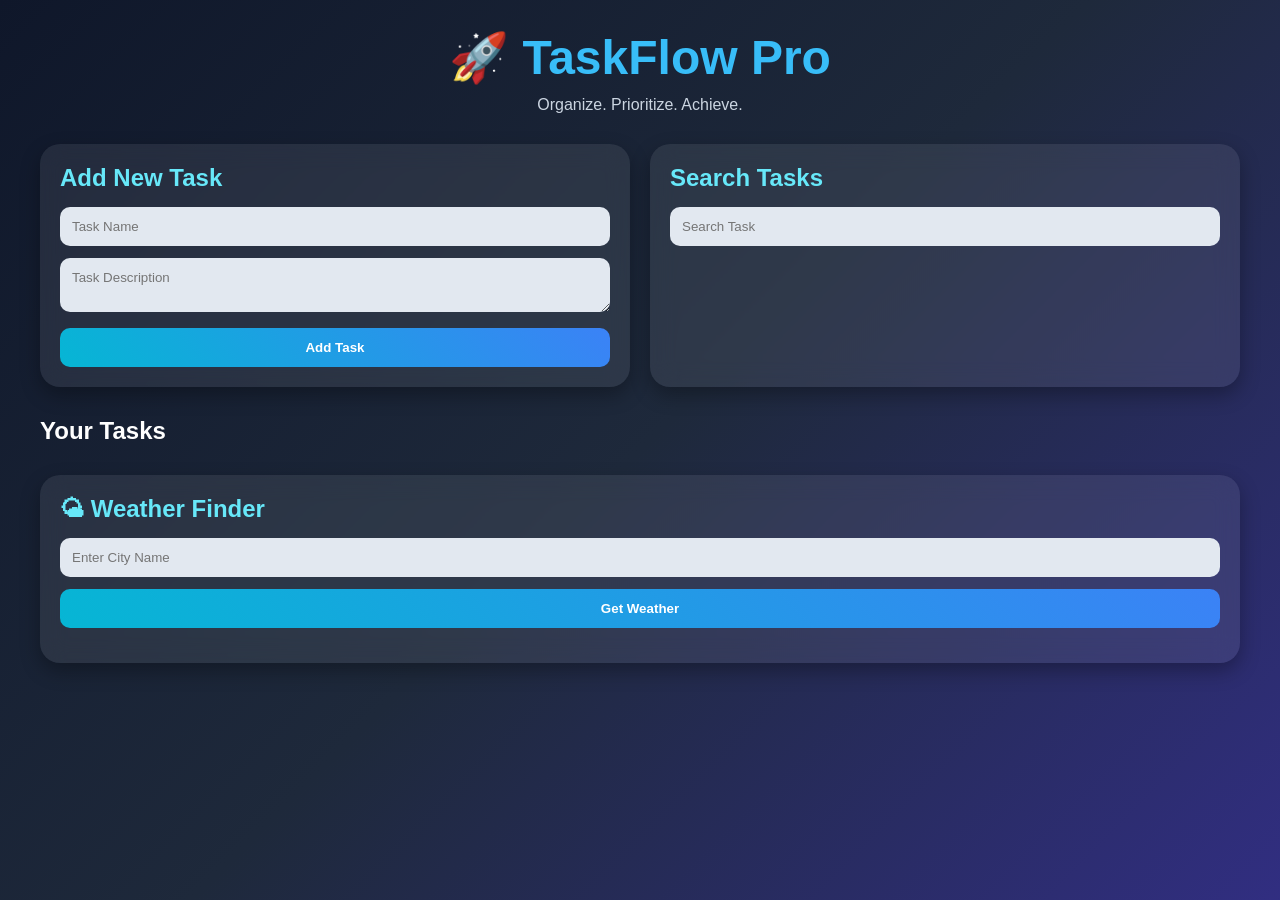
==== commit c0ca907f: "Add files via upload" ====
--- a/index.html
+++ b/index.html
@@ -1,135 +1,401 @@
 <!DOCTYPE html>
+
 <html lang="en">
 <head>
-    <meta charset="UTF-8">
-    <meta name="viewport" content="width=device-width, initial-scale=1.0">
-    <title>Foodie Hub</title>
-    <link href="https://fonts.googleapis.com/css2?family=Poppins:wght@300;400;500;600;700&display=swap" rel="stylesheet">
-    <link rel="stylesheet" href="style.css">
+<meta charset="UTF-8">
+<meta name="viewport" content="width=device-width, initial-scale=1.0">
+<title>TaskFlow Pro</title>
+
+<style>
+*{
+    margin:0;
+    padding:0;
+    box-sizing:border-box;
+    font-family:'Segoe UI',sans-serif;
+}
+
+body{
+    min-height:100vh;
+    background:linear-gradient(135deg,#0f172a,#1e293b,#312e81);
+    color:white;
+    padding:30px;
+}
+
+.container{
+    max-width:1200px;
+    margin:auto;
+}
+
+header{
+    text-align:center;
+    margin-bottom:30px;
+}
+
+header h1{
+    font-size:3rem;
+    color:#38bdf8;
+}
+
+header p{
+    color:#cbd5e1;
+    margin-top:10px;
+}
+
+.dashboard{
+    display:grid;
+    grid-template-columns:repeat(auto-fit,minmax(300px,1fr));
+    gap:20px;
+}
+
+.card,.weather-card{
+    background:rgba(255,255,255,0.08);
+    backdrop-filter:blur(12px);
+    border-radius:20px;
+    padding:20px;
+    box-shadow:0 8px 20px rgba(0,0,0,0.3);
+}
+
+.card h2,.weather-card h2{
+    margin-bottom:15px;
+    color:#67e8f9;
+}
+
+input,textarea{
+    width:100%;
+    padding:12px;
+    border:none;
+    border-radius:10px;
+    margin-bottom:12px;
+    background:#e2e8f0;
+}
+
+button{
+    width:100%;
+    padding:12px;
+    border:none;
+    border-radius:10px;
+    cursor:pointer;
+    background:linear-gradient(45deg,#06b6d4,#3b82f6);
+    color:white;
+    font-weight:bold;
+}
+
+.task-section{
+    margin-top:30px;
+}
+
+#taskList{
+    display:grid;
+    grid-template-columns:repeat(auto-fit,minmax(280px,1fr));
+    gap:20px;
+}
+
+.task-card{
+    background:white;
+    color:black;
+    padding:20px;
+    border-radius:15px;
+    border-left:6px solid #3b82f6;
+}
+
+.task-card h3{
+    margin-bottom:10px;
+}
+
+.task-card p{
+    margin-bottom:10px;
+}
+
+.btn-group{
+    display:flex;
+    gap:10px;
+}
+
+.edit-btn{
+    background:#10b981;
+}
+
+.delete-btn{
+    background:#ef4444;
+}
+
+.weather-card{
+    margin-top:30px;
+}
+
+.weather-box{
+    margin-top:15px;
+    padding:15px;
+    border-radius:12px;
+    background:rgba(255,255,255,0.1);
+}
+
+.date{
+    color:#64748b;
+    font-size:12px;
+}
+
+#weatherResult{
+    margin-top:15px;
+}
+</style>
+
 </head>
 <body>
-    <nav class="navbar">
-        <div class="logo">Foodie Hub</div>
-
-        <ul class="nav-links">
-            <li><a href="#home">Home</a></li>
-            <li><a href="#about">About</a></li>
-            <li><a href="#menu">Menu</a></li>
-            <li><a href="#contact">Contact</a></li>
-        </ul>
-    </nav>
-
-    <!-- Hero Section -->
-    <section class="hero" id="home">
-        <div class="hero-text">
-            <h1>Welcome to Foodie Hub</h1>
-            <p>Delicious Food Served To Your Place</p>
-            <button>Order Now</button>
-        </div>
-
-        <div class="hero-image">
-            <img src="korean.jpg" alt="Restaurant Food">
-        </div>
-    </section>
-
-    <!-- About Section -->
-    <section class="about" id="about">
-        <h2>About Us</h2>
-
-        <div class="about-container">
-            <div class="about-text">
-                <p>
-                    <p>
-                        Welcome to Foodie Hub, where we bring the authentic taste of Korea to your table. 
-                        Our restaurant is inspired by the rich flavors, colorful dishes, and warm culture 
-                        of Korean cuisine. From spicy Kimchi and delicious Bibimbap to Korean BBQ and 
-                        savory noodles, every dish is prepared with fresh ingredients and traditional recipes. 
-                        We aim to create a cozy Korean-style dining experience where food lovers can enjoy 
-                        tasty meals, beautiful presentation, and unforgettable flavors with family and friends.
-                    </p>
-                </p>
-            </div>
-
-            <div class="about-images">
-                <img src="k1.jpg" alt="Restaurant">
-                <img src="k2.jpg" alt="Dining">
-            </div>
-        </div>
-    </section>
-
-    <!-- Menu Section -->
-    <section class="menu" id="menu">
-        <h2>Our Menu</h2>
-
-        <div class="menu-container">
-
-            <div class="card">
-                <img src="ramen.jpg" alt="Ramen">
-                <h3>Ramen</h3>
-                <p>₹299</p>
-                <button>Order</button>
-            </div>
-
-            <div class="card">
-                <img src="kimchi.jpg" alt="kimchi">
-                <h3>Kimchi</h3>
-                <p>₹199</p>
-                <button>Order</button>
-            </div>
-
-            <div class="card">
-                <img src="teokbokki.jpg" alt="teokbokki">
-                <h3>Ttekbokki</h3>
-                <p>₹249</p>
-                <button>Order</button>
-            </div>
-
-            <div class="card">
-                <img src="kimbap.jpg"  alt="kimbap">
-                <h3>Kimbap</h3>
-                <p>₹149</p>
-                <button>Order</button>
-            </div>
-
-        </div>
-    </section>
-
-    <!-- Booking Form -->
-    <section class="booking" id="contact">
-        <h2>Book Your Table</h2>
-
-        <form>
-            <label for="name">Full Name</label>
-            <input type="text" placeholder="Enter your name" required id="name">
-
-            <label for="email">Email</label>
-            <input type="email" placeholder="Enter your email" required id="email">
-
-            <label for="num">Phone Number</label>
-            <input type="number" placeholder="Enter phone number" required id="num">
-
-            <label for="person">Number of Persons</label>
-            <input type="number" placeholder="Number of persons" required id="person">
-
-            <label for="date">Date</label>
-            <input type="date" required id="date">
-
-            <label>Message</label>
-            <textarea placeholder="Enter your message"></textarea>
-
-            <button type="submit">Submit</button>
-        </form>
-    </section>
-
-    <!-- Footer -->
-    <footer class="footer">
-        <p>&copy 2026 Foodie Hub. All Rights Reserved.</p>
-
-        <div class="social-links">
-            <a href="#">Facebook</a>
-            <a href="#">Instagram</a>
-            <a href="#">Twitter</a>
-        </div>
-    </footer>
+
+<div class="container">
+
+<header>
+<h1>🚀 TaskFlow Pro</h1>
+<p>Organize. Prioritize. Achieve.</p>
+</header>
+
+<div class="dashboard">
+
+<div class="card">
+<h2>Add New Task</h2>
+
+<form id="taskForm">
+
+<input
+type="text"
+id="taskName"
+placeholder="Task Name"
+required>
+
+<textarea
+id="taskDescription"
+placeholder="Task Description"
+required>
+</textarea>
+
+<button type="submit">
+Add Task
+</button>
+
+</form>
+</div>
+
+<div class="card">
+<h2>Search Tasks</h2>
+
+<input
+type="text"
+id="searchInput"
+placeholder="Search Task">
+
+</div>
+
+</div>
+
+<div class="task-section">
+<h2>Your Tasks</h2>
+<div id="taskList"></div>
+</div>
+
+<div class="weather-card">
+<h2>🌤 Weather Finder</h2>
+
+<input
+type="text"
+id="cityInput"
+placeholder="Enter City Name">
+
+<button onclick="getWeather()">
+Get Weather
+</button>
+
+<div id="weatherResult"></div>
+</div>
+
+</div>
+
+<script>
+
+const taskForm=document.getElementById("taskForm");
+const taskName=document.getElementById("taskName");
+const taskDescription=document.getElementById("taskDescription");
+const taskList=document.getElementById("taskList");
+const searchInput=document.getElementById("searchInput");
+
+let tasks=JSON.parse(localStorage.getItem("tasks")) || [];
+let editTaskId=null;
+
+function renderTasks(taskArray=tasks){
+
+taskList.innerHTML=taskArray.map(task=>`
+
+<div class="task-card">
+
+<h3>${task.name}</h3>
+
+<p>${task.description}</p>
+
+
+<div class="btn-group">
+
+<button
+class="edit-btn"
+onclick="editTask(${task.id})">
+Edit
+</button>
+
+<button
+class="delete-btn"
+onclick="deleteTask(${task.id})">
+Delete
+</button>
+
+</div>
+
+</div>
+
+`).join("");
+
+}
+
+taskForm.onsubmit=function(e){
+
+e.preventDefault();
+
+const name=taskName.value.trim();
+const description=taskDescription.value.trim();
+
+if(editTaskId){
+
+tasks=tasks.map(task=>{
+
+if(task.id===editTaskId){
+
+return{
+...task,
+name,
+description
+};
+
+}
+
+return task;
+
+});
+
+editTaskId=null;
+
+document.querySelector(
+"#taskForm button"
+).textContent="Add Task";
+
+}
+else{
+
+tasks.push({
+id:Date.now(),
+name,
+description,
+createdAt:new Date().toLocaleString()
+});
+
+}
+
+localStorage.setItem(
+"tasks",
+JSON.stringify(tasks)
+);
+
+renderTasks();
+
+taskForm.reset();
+
+};
+
+function editTask(id){
+
+const task=tasks.find(
+task=>task.id===id
+);
+
+taskName.value=task.name;
+taskDescription.value=task.description;
+
+editTaskId=id;
+
+document.querySelector(
+"#taskForm button"
+).textContent="Update Task";
+
+}
+
+function deleteTask(id){
+
+tasks=tasks.filter(
+task=>task.id!==id
+);
+
+localStorage.setItem(
+"tasks",
+JSON.stringify(tasks)
+);
+
+renderTasks();
+
+}
+
+searchInput.addEventListener("input",()=>{
+
+const keyword=
+searchInput.value.toLowerCase();
+
+const filteredTasks=
+tasks.filter(task=>
+task.name.toLowerCase()
+.includes(keyword)
+);
+
+renderTasks(filteredTasks);
+
+});
+
+async function getWeather(){
+
+const city=
+document.getElementById("cityInput").value;
+
+const result=
+document.getElementById("weatherResult");
+
+try{
+
+const response=await fetch(
+`https://wttr.in/${city}?format=j1`
+);
+
+const data=await response.json();
+
+result.innerHTML=`
+<div class="weather-box">
+<h3>${city}</h3>
+<p>🌡 Temperature:
+${data.current_condition[0].temp_C} °C</p>
+<p>☁ Condition:
+${data.current_condition[0].weatherDesc[0].value}</p>
+<p>💧 Humidity:
+${data.current_condition[0].humidity}%</p>
+</div>
+`;
+
+}
+catch{
+
+result.innerHTML=
+"<p>Unable to fetch weather.</p>";
+
+}
+
+}
+
+renderTasks();
+
+</script>
+
 </body>
-</html>+</html>
